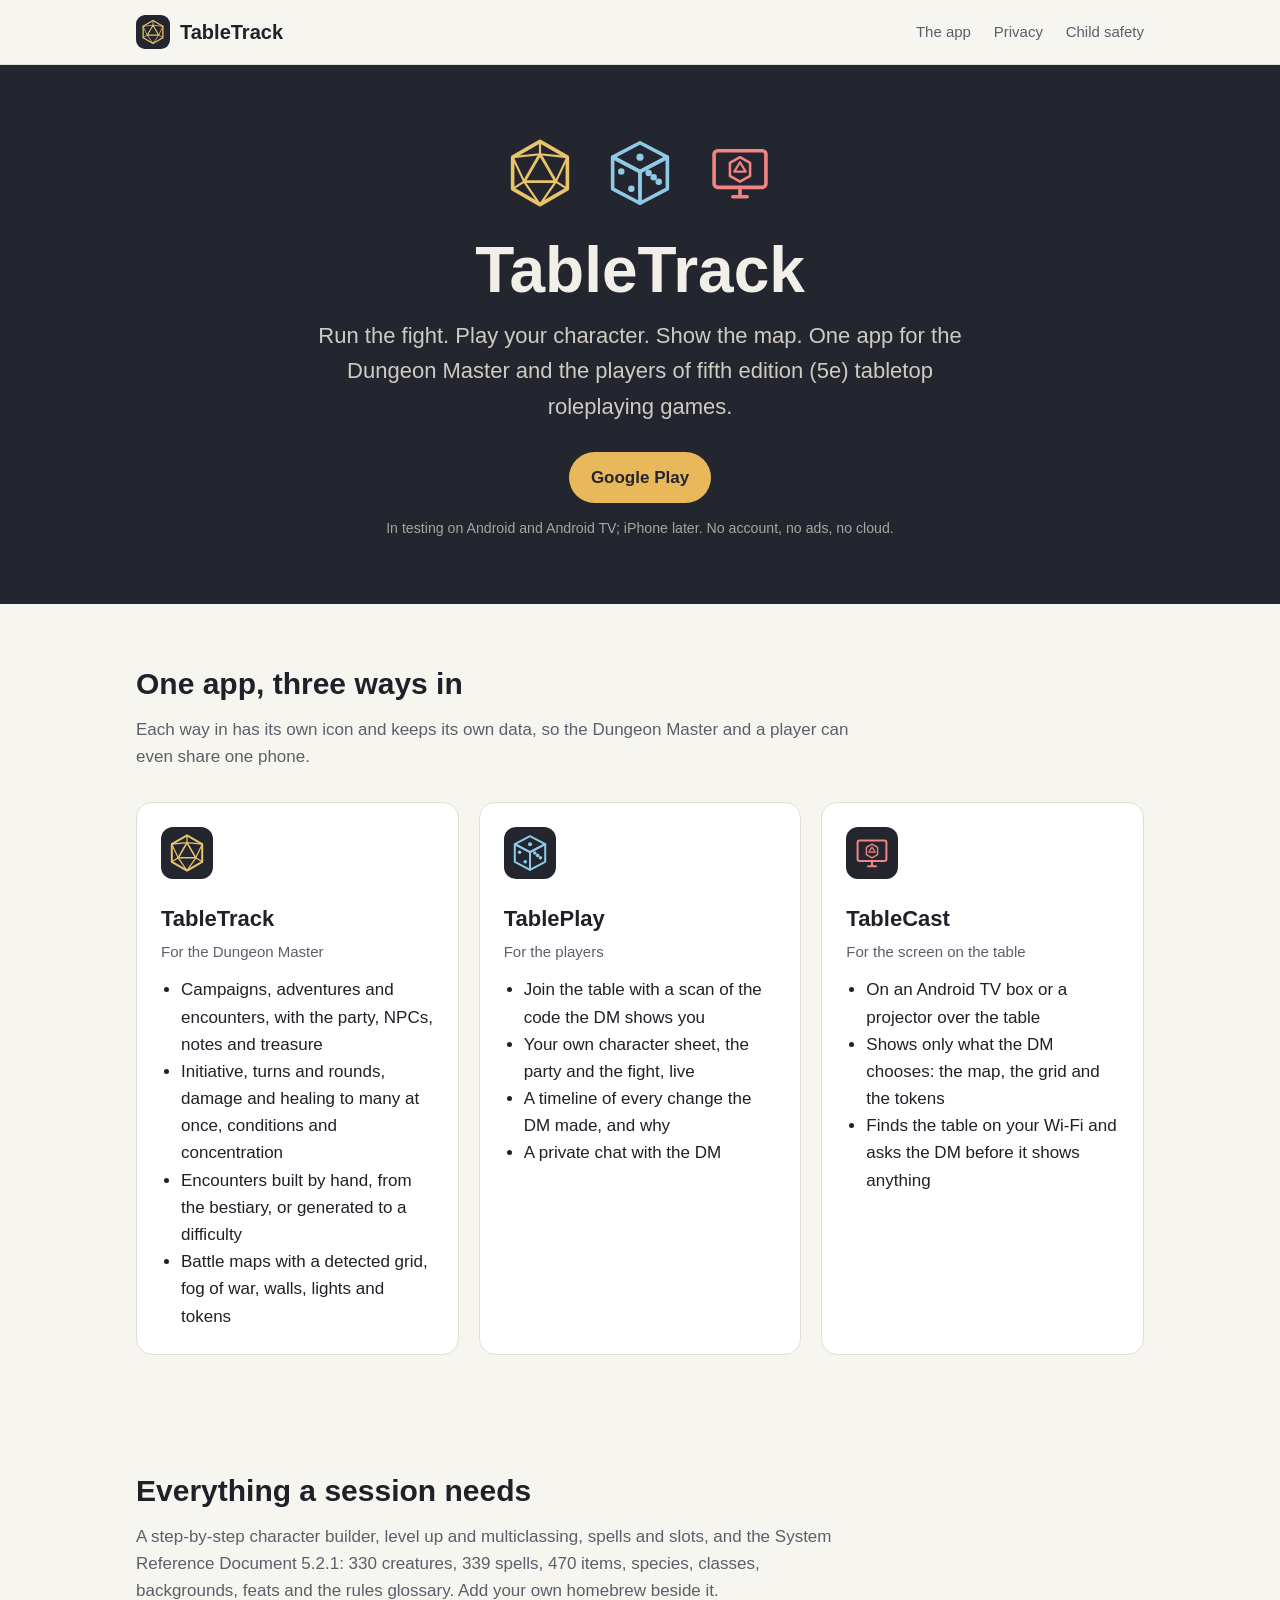
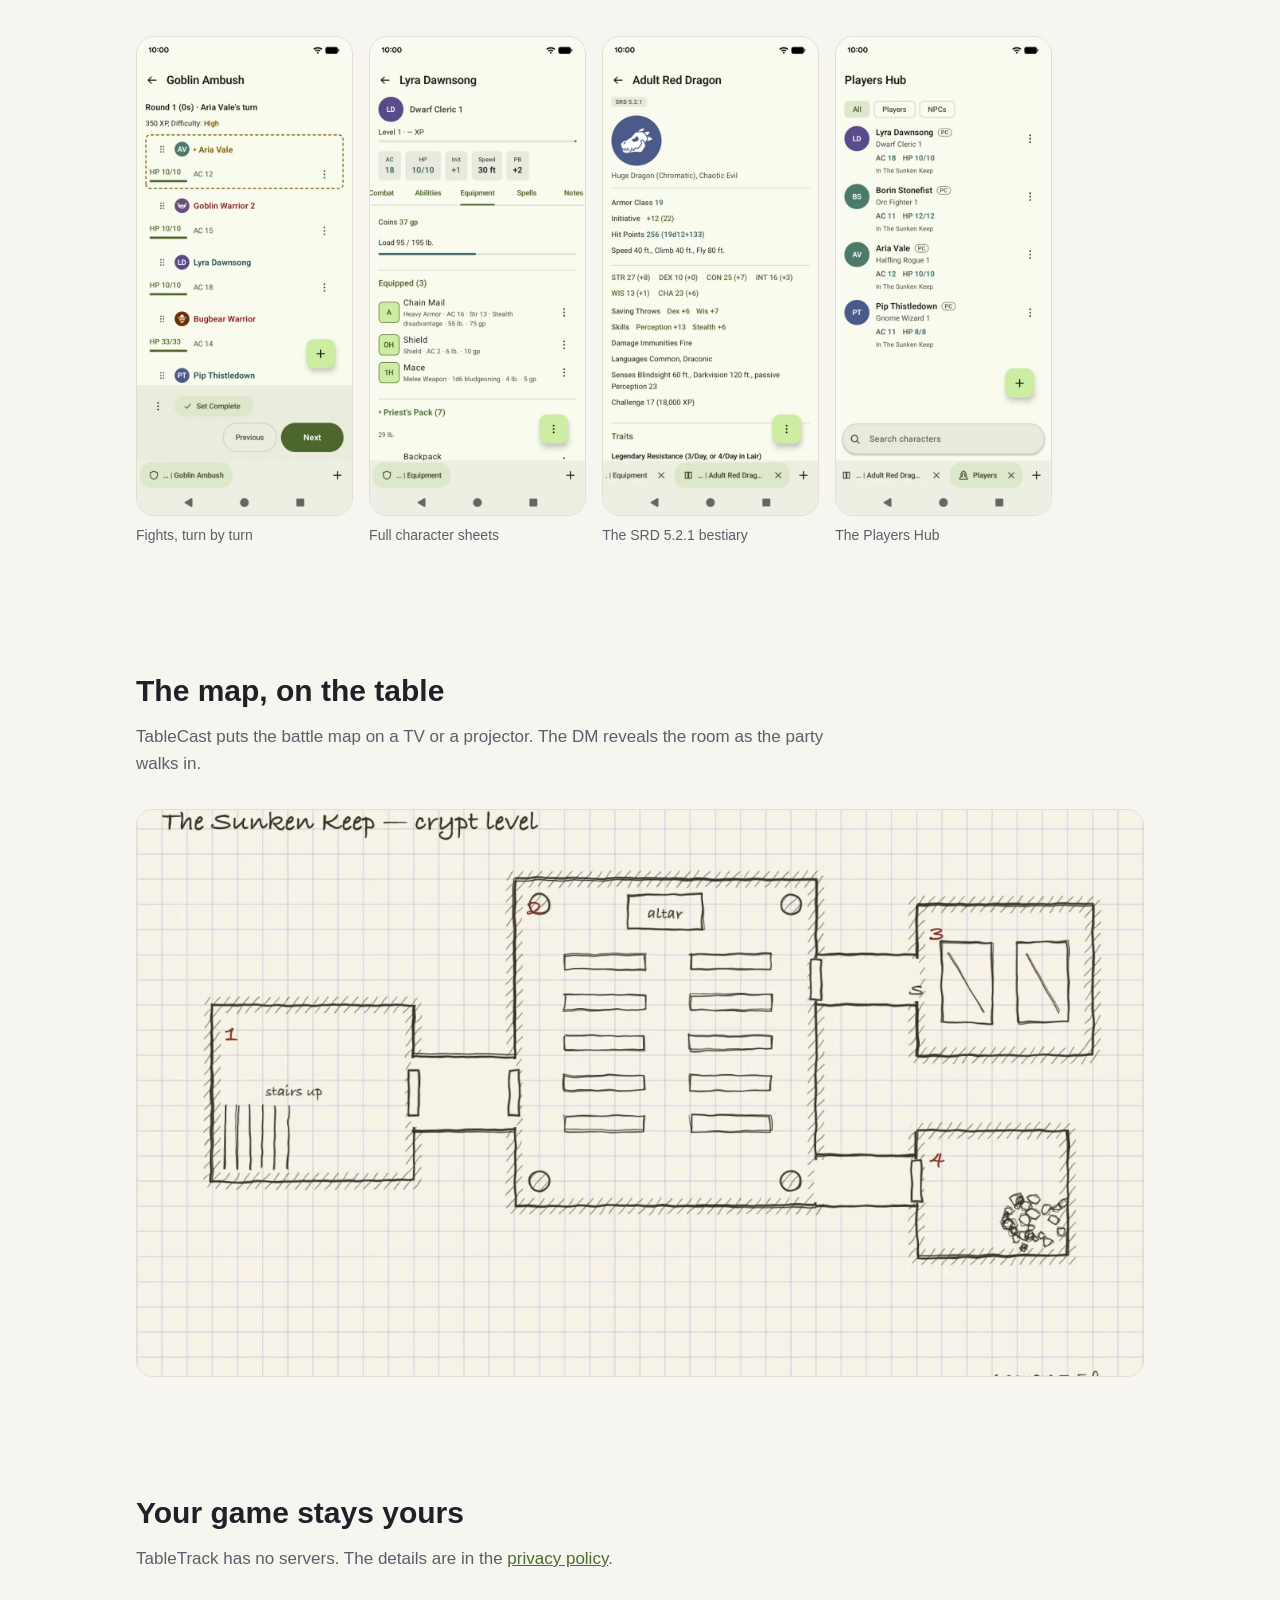
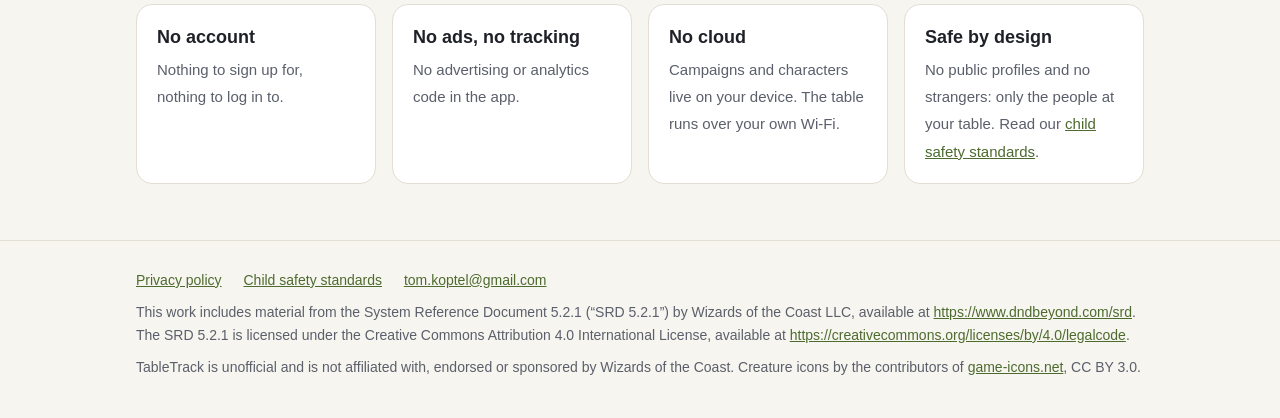
==== site/index.html @ 80841b4d "TableTrack website: home, privacy policy, child safety standards Plain HTML in site/, deployed to Gi" ====
<!doctype html>
<html lang="en">
<head>
  <meta charset="utf-8">
  <meta name="viewport" content="width=device-width, initial-scale=1">
  <title>TableTrack — tools for the Dungeon Master and the players</title>
  <meta name="description" content="TableTrack runs your fifth edition (5e) tabletop game: fights, characters, the rules compendium, and a shared table over your own Wi-Fi. No account, no ads, no cloud.">
  <link rel="icon" href="img/tabletrack.svg" type="image/svg+xml">
  <link rel="apple-touch-icon" href="img/apple-touch-icon.png">
  <link rel="stylesheet" href="style.css">
</head>
<body>
<header class="top">
  <div class="wrap">
    <a class="brand" href="./"><img class="mark" src="img/tabletrack.svg" alt="">TableTrack</a>
    <nav>
      <a href="#ways">The app</a>
      <a href="privacy.html">Privacy</a>
      <a href="child-safety.html">Child safety</a>
    </nav>
  </div>
</header>

<main>
  <div class="hero">
    <div class="wrap">
      <div class="marks">
        <img src="img/tabletrack.svg" alt="TableTrack mark: a twenty-sided die">
        <img src="img/tableplay.svg" alt="TablePlay mark: a six-sided die">
        <img src="img/tablecast.svg" alt="TableCast mark: a screen showing a die">
      </div>
      <h1>TableTrack</h1>
      <p class="lead">Run the fight. Play your character. Show the map. One app for the Dungeon Master and the players of fifth edition (5e) tabletop roleplaying games.</p>
      <a class="button" href="https://play.google.com/store/apps/details?id=com.olderwold.gm">Google Play</a>
      <small>In testing on Android and Android TV; iPhone later. No account, no ads, no cloud.</small>
    </div>
  </div>

  <section id="ways">
    <div class="wrap">
      <h2>One app, three ways in</h2>
      <p class="sub">Each way in has its own icon and keeps its own data, so the Dungeon Master and a player can even share one phone.</p>
      <div class="ways">
        <div class="way">
          <img class="icon" src="img/tabletrack.svg" alt="">
          <h3>TableTrack</h3>
          <p class="who">For the Dungeon Master</p>
          <ul>
            <li>Campaigns, adventures and encounters, with the party, NPCs, notes and treasure</li>
            <li>Initiative, turns and rounds, damage and healing to many at once, conditions and concentration</li>
            <li>Encounters built by hand, from the bestiary, or generated to a difficulty</li>
            <li>Battle maps with a detected grid, fog of war, walls, lights and tokens</li>
          </ul>
        </div>
        <div class="way">
          <img class="icon" src="img/tableplay.svg" alt="">
          <h3>TablePlay</h3>
          <p class="who">For the players</p>
          <ul>
            <li>Join the table with a scan of the code the DM shows you</li>
            <li>Your own character sheet, the party and the fight, live</li>
            <li>A timeline of every change the DM made, and why</li>
            <li>A private chat with the DM</li>
          </ul>
        </div>
        <div class="way">
          <img class="icon" src="img/tablecast.svg" alt="">
          <h3>TableCast</h3>
          <p class="who">For the screen on the table</p>
          <ul>
            <li>On an Android TV box or a projector over the table</li>
            <li>Shows only what the DM chooses: the map, the grid and the tokens</li>
            <li>Finds the table on your Wi-Fi and asks the DM before it shows anything</li>
          </ul>
        </div>
      </div>
    </div>
  </section>

  <section>
    <div class="wrap">
      <h2>Everything a session needs</h2>
      <p class="sub">A step-by-step character builder, level up and multiclassing, spells and slots, and the System Reference Document 5.2.1: 330 creatures, 339 spells, 470 items, species, classes, backgrounds, feats and the rules glossary. Add your own homebrew beside it.</p>
      <div class="shots">
        <figure><img src="img/1-fight.webp" alt="A fight in round one: the party and goblins in initiative order" loading="lazy"><figcaption>Fights, turn by turn</figcaption></figure>
        <figure><img src="img/3-sheet-equipment.webp" alt="A Dwarf Cleric's equipment: chain mail, shield and mace" loading="lazy"><figcaption>Full character sheets</figcaption></figure>
        <figure><img src="img/4-bestiary.webp" alt="The Adult Red Dragon's stat block" loading="lazy"><figcaption>The SRD 5.2.1 bestiary</figcaption></figure>
        <figure><img src="img/5-players.webp" alt="The Players Hub listing four characters" loading="lazy"><figcaption>The Players Hub</figcaption></figure>
      </div>
    </div>
  </section>

  <section class="tv">
    <div class="wrap">
      <h2>The map, on the table</h2>
      <p class="sub">TableCast puts the battle map on a TV or a projector. The DM reveals the room as the party walks in.</p>
      <img src="img/tv-map.webp" alt="A hand-drawn crypt map shown by TableCast on a TV" loading="lazy">
    </div>
  </section>

  <section>
    <div class="wrap">
      <h2>Your game stays yours</h2>
      <p class="sub">TableTrack has no servers. The details are in the <a href="privacy.html">privacy policy</a>.</p>
      <div class="promises">
        <div class="promise"><strong>No account</strong><span>Nothing to sign up for, nothing to log in to.</span></div>
        <div class="promise"><strong>No ads, no tracking</strong><span>No advertising or analytics code in the app.</span></div>
        <div class="promise"><strong>No cloud</strong><span>Campaigns and characters live on your device. The table runs over your own Wi-Fi.</span></div>
        <div class="promise"><strong>Safe by design</strong><span>No public profiles and no strangers: only the people at your table. Read our <a href="child-safety.html">child safety standards</a>.</span></div>
      </div>
    </div>
  </section>
</main>

<footer>
  <div class="wrap">
    <div class="links">
      <a href="privacy.html">Privacy policy</a>
      <a href="child-safety.html">Child safety standards</a>
      <a href="mailto:tom.koptel@gmail.com">tom.koptel@gmail.com</a>
    </div>
    <p>This work includes material from the System Reference Document 5.2.1 (“SRD 5.2.1”) by Wizards of the Coast LLC, available at <a href="https://www.dndbeyond.com/srd">https://www.dndbeyond.com/srd</a>. The SRD 5.2.1 is licensed under the Creative Commons Attribution 4.0 International License, available at <a href="https://creativecommons.org/licenses/by/4.0/legalcode">https://creativecommons.org/licenses/by/4.0/legalcode</a>.</p>
    <p>TableTrack is unofficial and is not affiliated with, endorsed or sponsored by Wizards of the Coast. Creature icons by the contributors of <a href="https://game-icons.net">game-icons.net</a>, CC BY 3.0.</p>
  </div>
</footer>
</body>
</html>
---- site/style.css ----
:root {
  --bg: #f7f5ef;
  --surface: #ffffff;
  --ink: #1f2128;
  --muted: #5b5f6b;
  --line: #e2ded3;
  --night: #23262f;
  --gold: #e8b85a;
  --blue: #8cc6e8;
  --coral: #ef8a7c;
  --accent: #4d6b2f;
  --radius: 16px;
  color-scheme: light dark;
}

@media (prefers-color-scheme: dark) {
  :root {
    --bg: #17191f;
    --surface: #20232b;
    --ink: #eceae4;
    --muted: #a6a9b3;
    --line: #2f333d;
    --accent: #b7d68e;
  }
}

* { box-sizing: border-box; }

body {
  margin: 0;
  background: var(--bg);
  color: var(--ink);
  font: 17px/1.6 -apple-system, BlinkMacSystemFont, "Segoe UI", Roboto, "Helvetica Neue", Arial, sans-serif;
}

a { color: var(--accent); }

.wrap { max-width: 1040px; margin: 0 auto; padding: 0 16px; }

header.top {
  border-bottom: 1px solid var(--line);
}
header.top .wrap {
  display: flex; align-items: center; justify-content: space-between; gap: 16px;
  min-height: 64px; flex-wrap: wrap;
}
.brand { display: flex; align-items: center; gap: 10px; font-weight: 700; font-size: 20px; color: var(--ink); text-decoration: none; }
.brand .mark { width: 34px; height: 34px; background: var(--night); border-radius: 9px; padding: 4px; }
nav a { margin-left: 18px; color: var(--muted); text-decoration: none; font-size: 15px; }
nav a:first-child { margin-left: 0; }
nav a:hover, nav a[aria-current] { color: var(--ink); }

.hero {
  background: var(--night);
  color: #f2efe9;
  padding: 72px 0 64px;
  text-align: center;
}
.hero .marks { display: flex; justify-content: center; gap: 28px; margin-bottom: 28px; }
.hero .marks img { width: 72px; height: 72px; }
.hero h1 { font-size: clamp(40px, 7vw, 64px); line-height: 1.05; margin: 0 0 14px; }
.hero p.lead { font-size: clamp(18px, 2.4vw, 22px); color: #cfcbc2; max-width: 680px; margin: 0 auto 28px; }
.button {
  display: inline-block; padding: 12px 22px; border-radius: 999px; font-weight: 600;
  background: var(--gold); color: #23262f; text-decoration: none;
}
.hero small { display: block; margin-top: 14px; color: #a9a59c; }

section { padding: 56px 0; }
section h2 { font-size: 30px; margin: 0 0 8px; }
section > .wrap > p.sub { color: var(--muted); margin: 0 0 32px; max-width: 720px; }

.ways { display: grid; grid-template-columns: repeat(auto-fit, minmax(260px, 1fr)); gap: 20px; }
.way {
  background: var(--surface); border: 1px solid var(--line); border-radius: var(--radius);
  padding: 24px;
}
.way img.icon { width: 52px; height: 52px; background: var(--night); border-radius: 12px; padding: 6px; }
.way h3 { margin: 14px 0 4px; font-size: 22px; }
.way .who { color: var(--muted); font-size: 15px; margin: 0 0 12px; }
.way ul { margin: 0; padding-left: 20px; }

.shots { display: flex; gap: 16px; overflow-x: auto; padding-bottom: 8px; scroll-snap-type: x mandatory; }
.shots figure { margin: 0; flex: 0 0 auto; scroll-snap-align: start; }
.shots img { height: 480px; width: auto; border-radius: 18px; border: 1px solid var(--line); display: block; }
.shots figcaption { color: var(--muted); font-size: 14px; margin-top: 8px; }
.tv img { width: 100%; height: auto; border-radius: var(--radius); border: 1px solid var(--line); display: block; }

.promises { display: grid; grid-template-columns: repeat(auto-fit, minmax(220px, 1fr)); gap: 16px; }
.promise { background: var(--surface); border: 1px solid var(--line); border-radius: var(--radius); padding: 18px 20px; }
.promise strong { display: block; font-size: 18px; margin-bottom: 4px; }
.promise span { color: var(--muted); font-size: 15px; }

article.doc { max-width: 760px; margin: 0 auto; padding: 48px 16px 64px; }
article.doc h1 { font-size: 38px; line-height: 1.15; margin: 0 0 6px; }
article.doc .meta { color: var(--muted); margin: 0 0 32px; }
article.doc h2 { font-size: 23px; margin: 36px 0 8px; }
article.doc h3 { font-size: 18px; margin: 22px 0 6px; }
article.doc .summary {
  background: var(--surface); border: 1px solid var(--line); border-radius: var(--radius);
  padding: 16px 22px; margin-bottom: 8px;
}
article.doc table { border-collapse: collapse; width: 100%; font-size: 15px; display: block; overflow-x: auto; }
article.doc th, article.doc td { text-align: left; vertical-align: top; border-bottom: 1px solid var(--line); padding: 10px 12px 10px 0; }

footer {
  border-top: 1px solid var(--line); color: var(--muted); font-size: 14px; padding: 28px 0 40px;
}
footer .links a { margin-right: 18px; }
footer p { margin: 10px 0 0; }

@media (max-width: 600px) {
  .shots img { height: 380px; }
  nav a { margin-left: 12px; }
  .hero .marks img { width: 56px; height: 56px; }
}
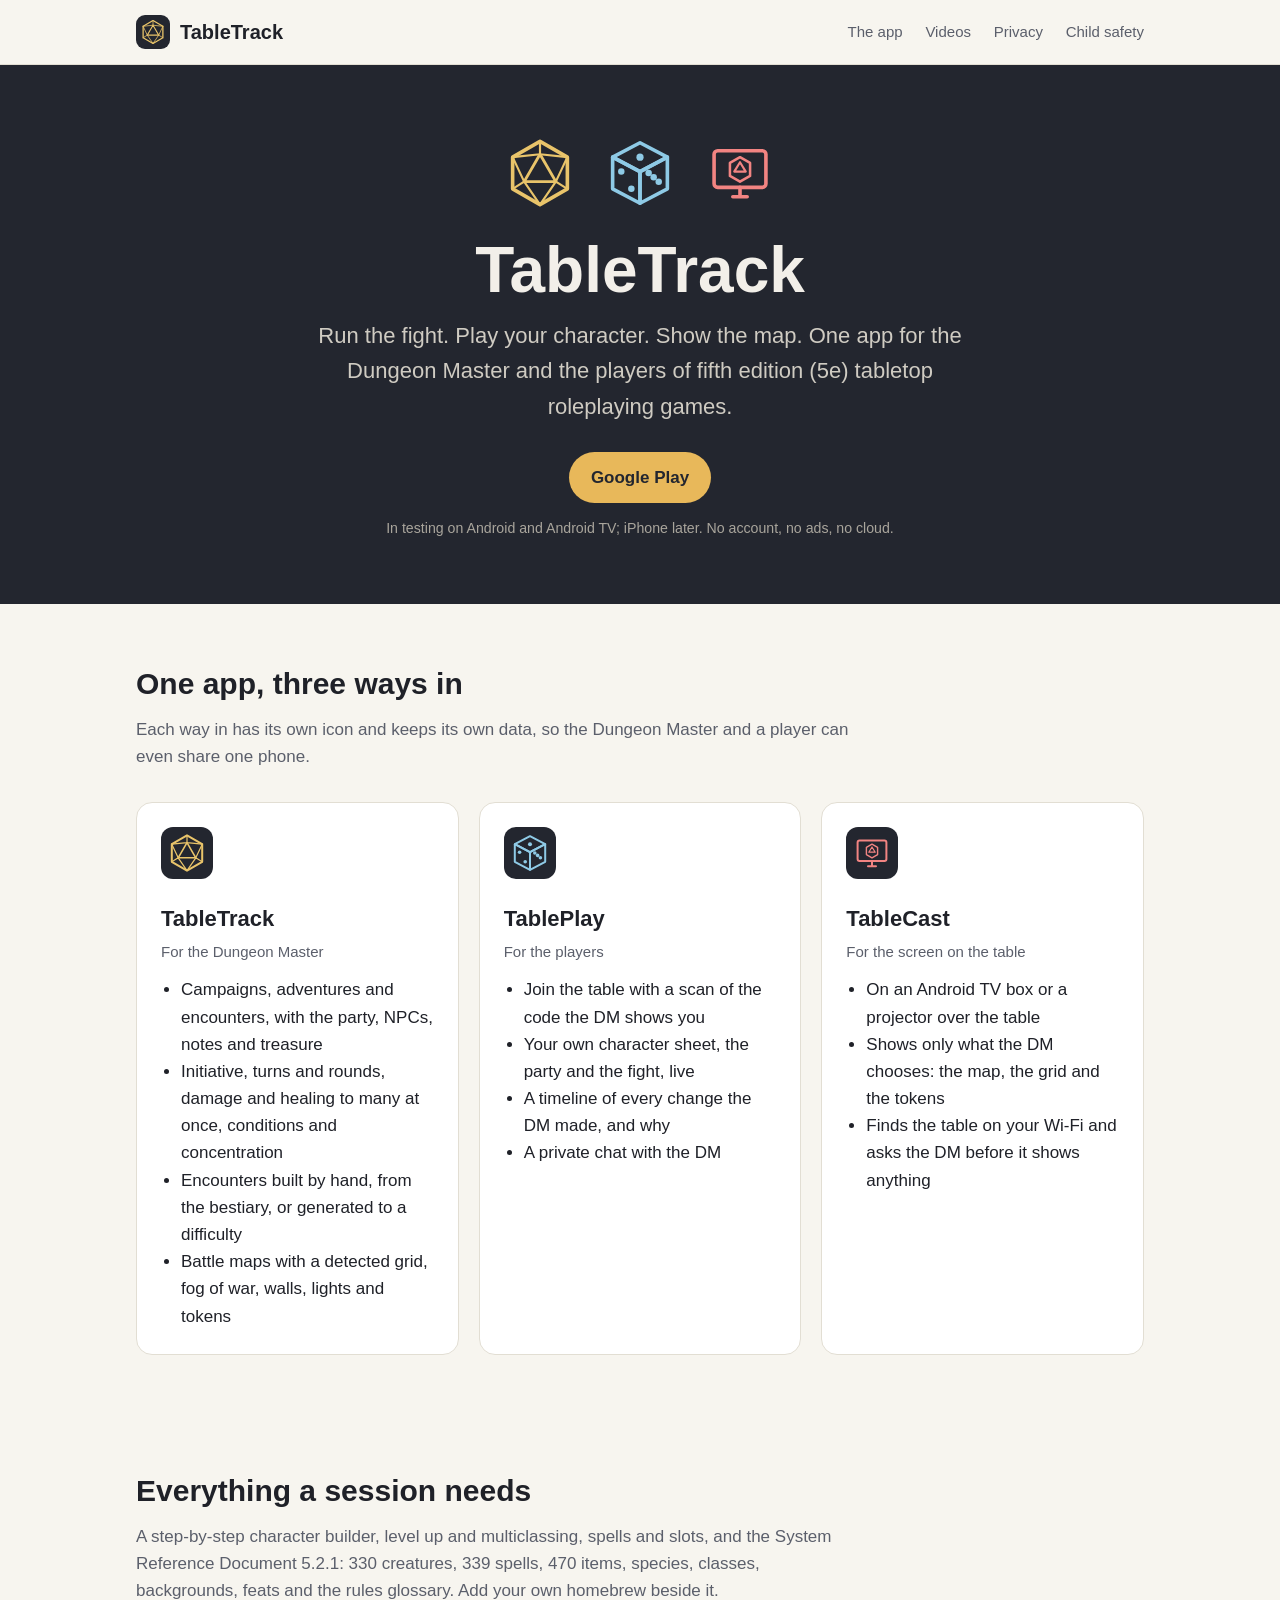
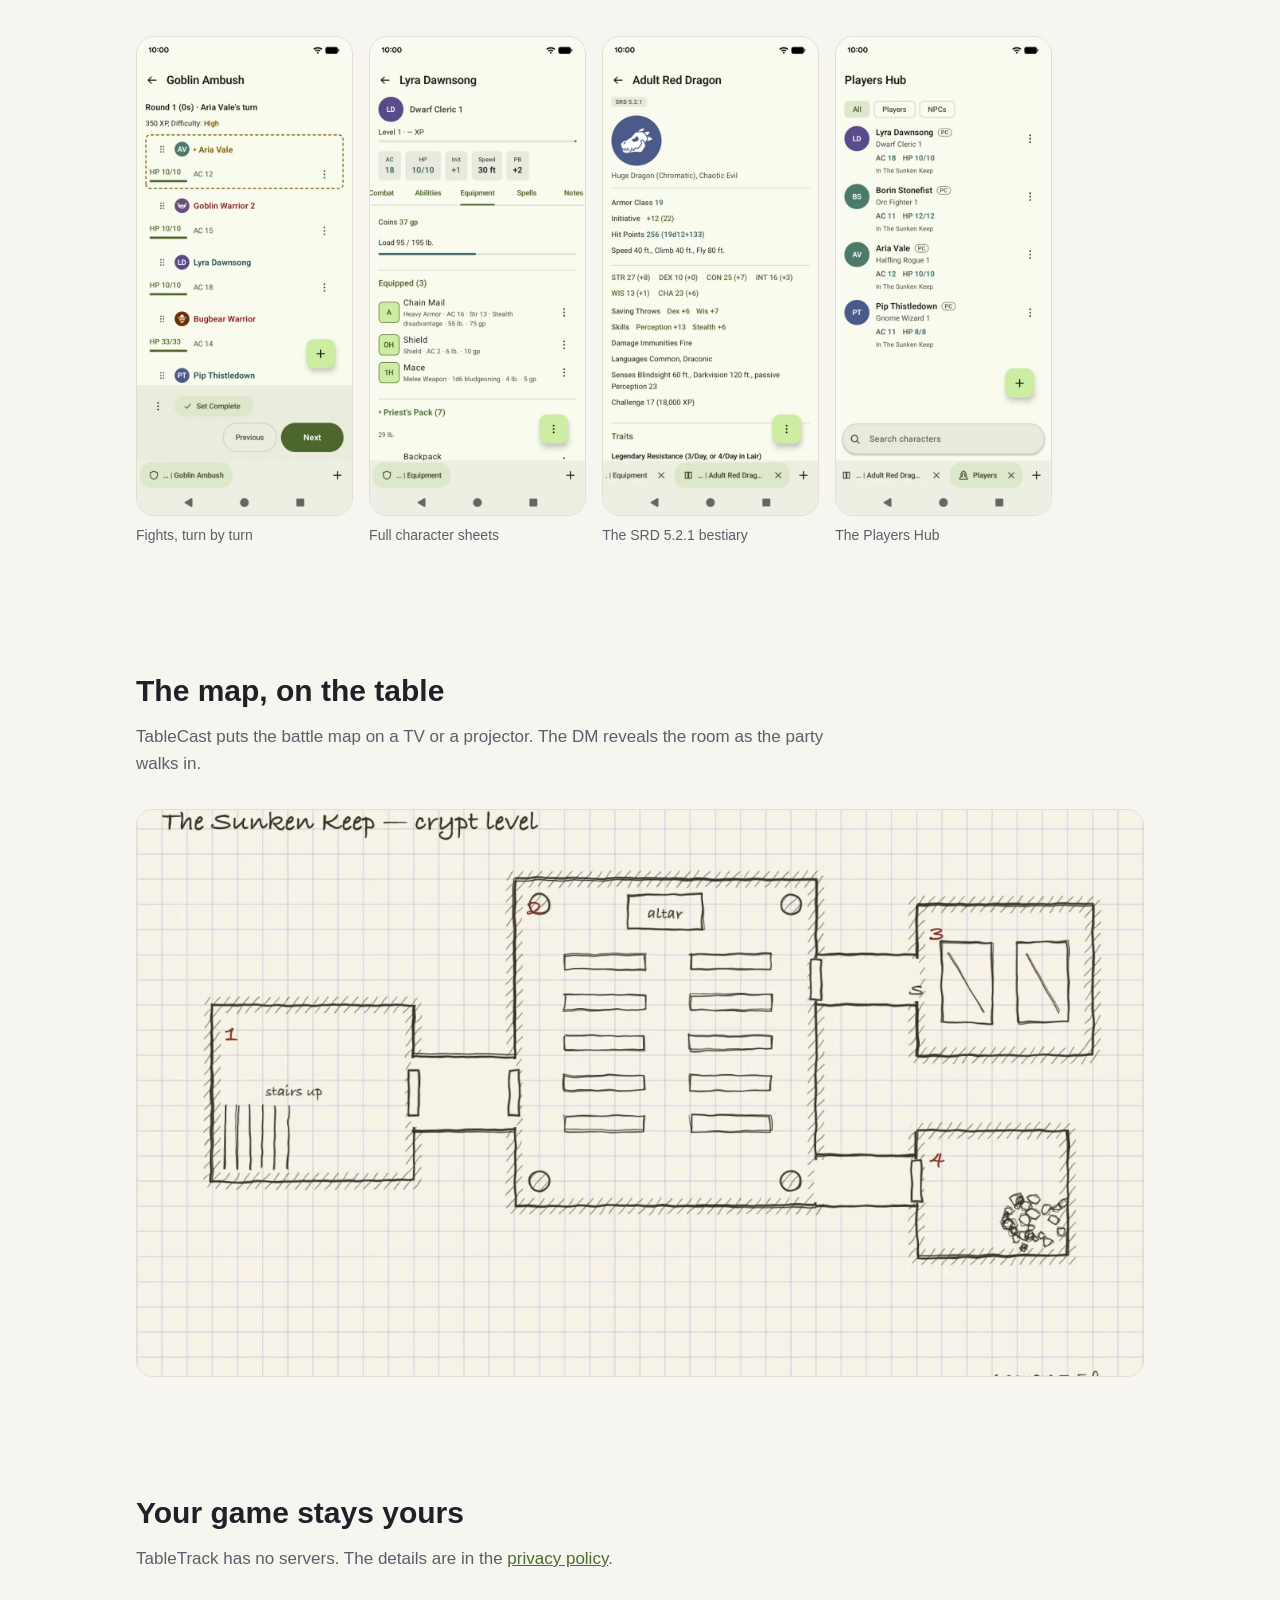
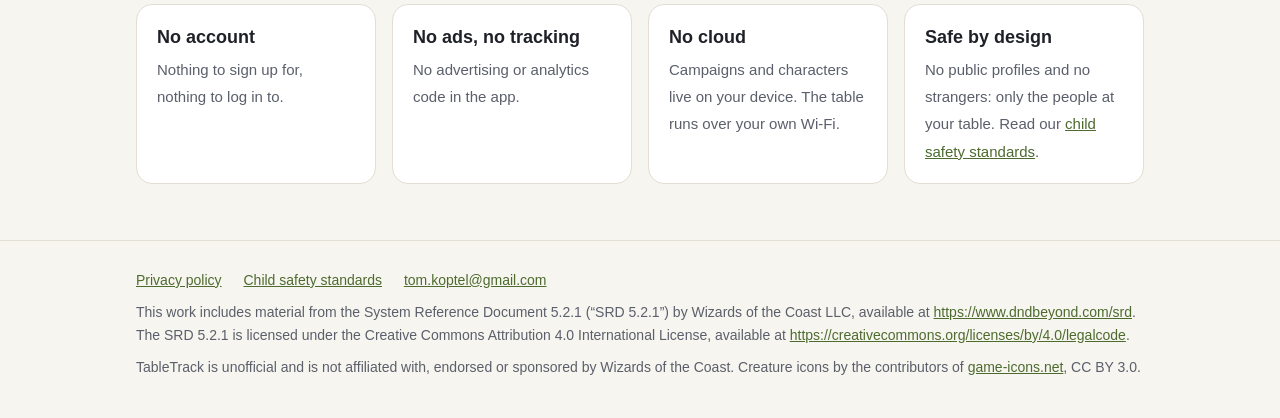
==== commit b54ff643: "Videos page with the hosting foreground-service demo; videos in Git LFS Co-Authored-By: Claude Opus " ====
--- a/site/index.html
+++ b/site/index.html
@@ -15,6 +15,7 @@
     <a class="brand" href="./"><img class="mark" src="img/tabletrack.svg" alt="">TableTrack</a>
     <nav>
       <a href="#ways">The app</a>
+      <a href="videos.html">Videos</a>
       <a href="privacy.html">Privacy</a>
       <a href="child-safety.html">Child safety</a>
     </nav>
--- a/site/style.css
+++ b/site/style.css
@@ -114,3 +114,15 @@
   nav a { margin-left: 12px; }
   .hero .marks img { width: 56px; height: 56px; }
 }
+
+article.doc.wide { max-width: 1040px; }
+.video video { width: 100%; height: auto; border-radius: var(--radius); border: 1px solid var(--line); background: #000; display: block; }
+.copy { display: flex; gap: 8px; margin-top: 12px; }
+.copy input {
+  flex: 1; min-width: 0; font: 14px ui-monospace, Menlo, monospace; padding: 10px 12px;
+  border: 1px solid var(--line); border-radius: 10px; background: var(--surface); color: var(--ink);
+}
+.copy button {
+  padding: 10px 18px; border: 0; border-radius: 999px; font-weight: 600; cursor: pointer;
+  background: var(--gold); color: #23262f;
+}
